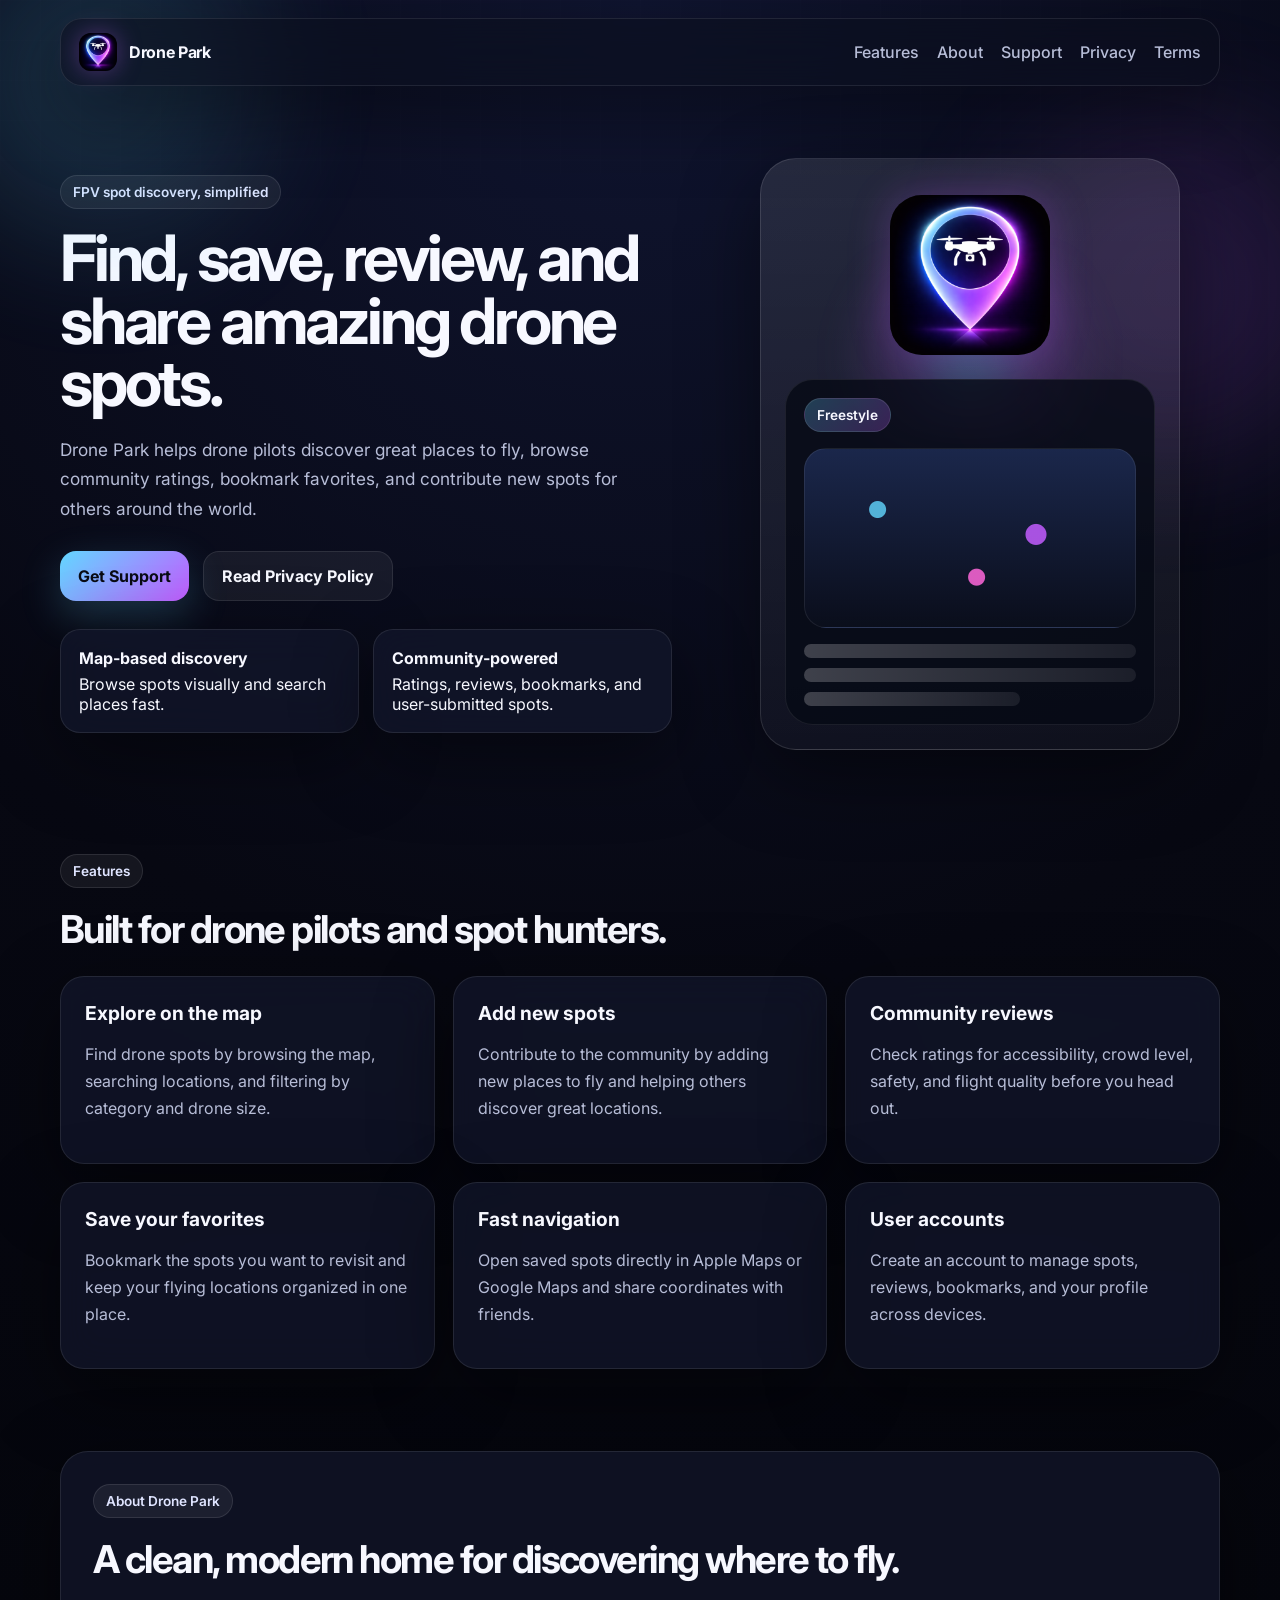
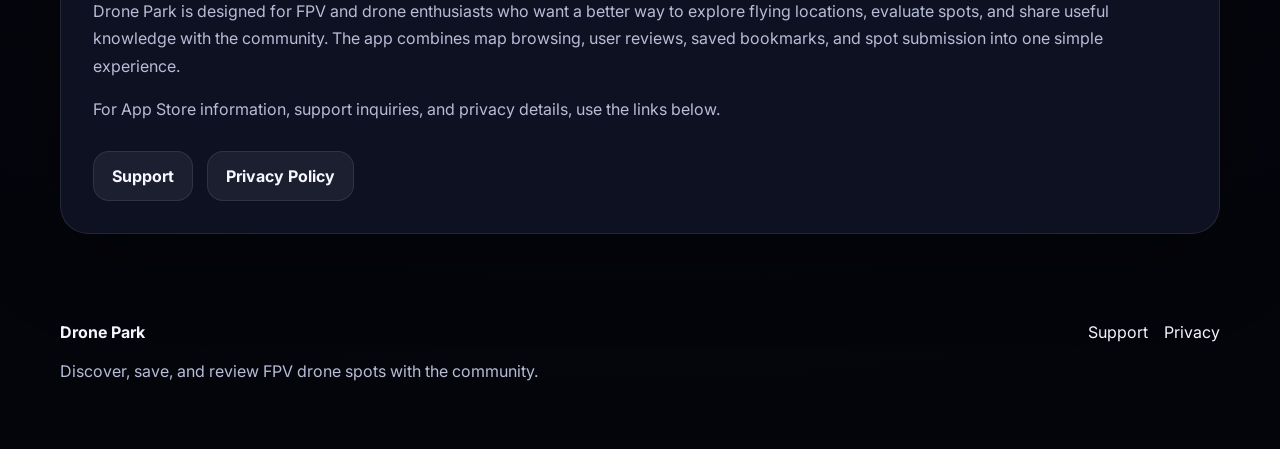
==== index.html @ 1043780d "Add files via upload" ====
<!DOCTYPE html>
<html lang="en">
<head>
  <meta charset="UTF-8" />
  <meta name="viewport" content="width=device-width, initial-scale=1.0" />
  <title>Drone Park — Discover Drone Spots Worldwide</title>
  <meta name="description" content="Drone Park helps pilots discover, save, review, and share drone flying spots around the world." />
  <meta name="theme-color" content="#0a0a14" />
  <link rel="preconnect" href="https://fonts.googleapis.com">
  <link rel="preconnect" href="https://fonts.gstatic.com" crossorigin>
  <link href="https://fonts.googleapis.com/css2?family=Inter:wght@400;500;600;700;800&display=swap" rel="stylesheet">
  <link rel="icon" type="image/png" href="appicon.png" />
  <link rel="stylesheet" href="styles.css" />
</head>
<body>
  <div class="bg-orb orb-1"></div>
  <div class="bg-orb orb-2"></div>
  <div class="bg-grid"></div>

  <header class="site-header">
    <a class="brand" href="#top" aria-label="Drone Park home">
      <img src="appicon.png" alt="Drone Park app icon" class="brand-logo" />
      <span>Drone Park</span>
    </a>

    <nav class="nav">
      <a href="#features">Features</a>
      <a href="#about">About</a>
      <a href="support.html">Support</a>
      <a href="privacy.html">Privacy</a>
      <a href="terms.html">Terms</a>
    </nav>
  </header>

  <main id="top">
    <section class="hero container">
      <div class="hero-copy">
        <span class="eyebrow">FPV spot discovery, simplified</span>
        <h1>Find, save, review, and share amazing drone spots.</h1>
        <p class="lead">
          Drone Park helps drone pilots discover great places to fly, browse community ratings,
          bookmark favorites, and contribute new spots for others around the world.
        </p>

        <div class="cta-row">
          <a class="btn btn-primary" href="support.html">Get Support</a>
          <a class="btn btn-secondary" href="privacy.html">Read Privacy Policy</a>
        </div>

        <div class="meta-row">
          <div class="meta-card">
            <strong>Map-based discovery</strong>
            <span>Browse spots visually and search places fast.</span>
          </div>
          <div class="meta-card">
            <strong>Community-powered</strong>
            <span>Ratings, reviews, bookmarks, and user-submitted spots.</span>
          </div>
        </div>
      </div>

      <div class="hero-visual">
        <div class="phone-shell">
          <div class="phone-glow"></div>
          <img src="appicon.png" alt="Drone Park logo" class="hero-logo" />
          <div class="phone-card">
            <div class="mini-pill">Freestyle</div>
            <div class="mini-map"></div>
            <div class="mini-list">
              <div class="mini-item"></div>
              <div class="mini-item"></div>
              <div class="mini-item short"></div>
            </div>
          </div>
        </div>
      </div>
    </section>

    <section id="features" class="container section">
      <div class="section-heading">
        <span class="eyebrow">Features</span>
        <h2>Built for drone pilots and spot hunters.</h2>
      </div>

      <div class="feature-grid">
        <article class="feature-card">
          <h3>Explore on the map</h3>
          <p>Find drone spots by browsing the map, searching locations, and filtering by category and drone size.</p>
        </article>
        <article class="feature-card">
          <h3>Add new spots</h3>
          <p>Contribute to the community by adding new places to fly and helping others discover great locations.</p>
        </article>
        <article class="feature-card">
          <h3>Community reviews</h3>
          <p>Check ratings for accessibility, crowd level, safety, and flight quality before you head out.</p>
        </article>
        <article class="feature-card">
          <h3>Save your favorites</h3>
          <p>Bookmark the spots you want to revisit and keep your flying locations organized in one place.</p>
        </article>
        <article class="feature-card">
          <h3>Fast navigation</h3>
          <p>Open saved spots directly in Apple Maps or Google Maps and share coordinates with friends.</p>
        </article>
        <article class="feature-card">
          <h3>User accounts</h3>
          <p>Create an account to manage spots, reviews, bookmarks, and your profile across devices.</p>
        </article>
      </div>
    </section>

    <section id="about" class="container section about-section">
      <div class="about-card">
        <span class="eyebrow">About Drone Park</span>
        <h2>A clean, modern home for discovering where to fly.</h2>
        <p>
          Drone Park is designed for FPV and drone enthusiasts who want a better way to explore flying locations,
          evaluate spots, and share useful knowledge with the community. The app combines map browsing,
          user reviews, saved bookmarks, and spot submission into one simple experience.
        </p>
        <p>
          For App Store information, support inquiries, and privacy details, use the links below.
        </p>
        <div class="link-row">
          <a href="support.html">Support</a>
          <a href="privacy.html">Privacy Policy</a>
        </div>
      </div>
    </section>
  </main>

  <footer class="site-footer container">
    <div>
      <strong>Drone Park</strong>
      <p>Discover, save, and review FPV drone spots with the community.</p>
    </div>
    <div class="footer-links">
      <a href="support.html">Support</a>
      <a href="privacy.html">Privacy</a>
    </div>
  </footer>
</body>
</html>
---- styles.css ----
:root {
  --bg: #070812;
  --bg-soft: rgba(13, 18, 34, 0.72);
  --card: rgba(18, 23, 44, 0.72);
  --card-strong: rgba(21, 27, 53, 0.88);
  --text: #f7f8ff;
  --muted: #b7bdd7;
  --line: rgba(255, 255, 255, 0.09);
  --blue: #62d7ff;
  --purple: #c25cff;
  --pink: #ff67da;
  --shadow: 0 24px 80px rgba(0, 0, 0, 0.45);
}

* { box-sizing: border-box; }
html { scroll-behavior: smooth; }
body {
  margin: 0;
  font-family: 'Inter', system-ui, sans-serif;
  color: var(--text);
  background: radial-gradient(circle at top, #101531 0%, var(--bg) 46%, #04050a 100%);
  min-height: 100vh;
  overflow-x: hidden;
}

a { color: inherit; text-decoration: none; }
p { color: var(--muted); line-height: 1.7; }
ul { color: var(--muted); line-height: 1.8; }

.container {
  width: min(1160px, calc(100% - 32px));
  margin: 0 auto;
}

.site-header {
  position: sticky;
  top: 0;
  z-index: 50;
  display: flex;
  align-items: center;
  justify-content: space-between;
  width: min(1160px, calc(100% - 32px));
  margin: 18px auto 0;
  padding: 14px 18px;
  background: rgba(11, 14, 28, 0.58);
  backdrop-filter: blur(18px);
  border: 1px solid var(--line);
  border-radius: 22px;
  box-shadow: var(--shadow);
}

.brand {
  display: inline-flex;
  align-items: center;
  gap: 12px;
  font-weight: 700;
  letter-spacing: -0.02em;
}

.brand-logo {
  width: 38px;
  height: 38px;
  border-radius: 12px;
  object-fit: cover;
  box-shadow: 0 0 24px rgba(194, 92, 255, 0.35);
}

.nav {
  display: flex;
  gap: 18px;
  flex-wrap: wrap;
}

.nav a {
  color: var(--muted);
  font-weight: 500;
}

.hero {
  display: grid;
  grid-template-columns: 1.1fr 0.9fr;
  gap: 48px;
  align-items: center;
  padding: 72px 0 40px;
}

.eyebrow {
  display: inline-flex;
  padding: 8px 12px;
  border-radius: 999px;
  background: rgba(255,255,255,0.06);
  border: 1px solid rgba(255,255,255,0.1);
  color: #dfe4ff;
  font-size: 0.85rem;
  font-weight: 600;
  margin-bottom: 18px;
}

h1 {
  margin: 0;
  font-size: clamp(2.6rem, 5vw, 5rem);
  line-height: 0.98;
  letter-spacing: -0.05em;
}

h2 {
  margin: 0 0 12px;
  font-size: clamp(2rem, 3vw, 3rem);
  letter-spacing: -0.04em;
}

h3 { margin: 0 0 10px; font-size: 1.2rem; }
.lead { font-size: 1.08rem; max-width: 62ch; margin: 20px 0 0; }

.cta-row, .link-row {
  display: flex;
  gap: 14px;
  flex-wrap: wrap;
  margin-top: 28px;
}

.btn, .link-row a {
  display: inline-flex;
  align-items: center;
  justify-content: center;
  min-height: 50px;
  padding: 0 18px;
  border-radius: 16px;
  font-weight: 700;
  transition: transform .2s ease, box-shadow .2s ease, background .2s ease;
}

.btn:hover, .link-row a:hover { transform: translateY(-1px); }

.btn-primary {
  background: linear-gradient(135deg, var(--blue), var(--purple));
  color: #090b14;
  box-shadow: 0 14px 40px rgba(98, 215, 255, 0.22);
}

.btn-secondary, .link-row a {
  background: rgba(255,255,255,0.06);
  border: 1px solid var(--line);
  color: var(--text);
}

.meta-row {
  display: grid;
  grid-template-columns: repeat(2, 1fr);
  gap: 14px;
  margin-top: 28px;
}

.meta-card, .feature-card, .about-card, .legal-card, .support-panel {
  background: var(--card);
  border: 1px solid var(--line);
  backdrop-filter: blur(18px);
  box-shadow: var(--shadow);
}

.meta-card {
  padding: 18px;
  border-radius: 20px;
}

.meta-card strong {
  display: block;
  margin-bottom: 6px;
}

.hero-visual {
  display: flex;
  justify-content: center;
}

.phone-shell {
  position: relative;
  width: min(420px, 100%);
  aspect-ratio: 0.86;
  padding: 24px;
  border-radius: 36px;
  background: linear-gradient(180deg, rgba(255,255,255,0.1), rgba(255,255,255,0.03));
  border: 1px solid rgba(255,255,255,0.12);
  box-shadow: var(--shadow);
}

.phone-glow {
  position: absolute;
  inset: 18% 12% auto;
  height: 180px;
  background: radial-gradient(circle, rgba(98,215,255,0.32), rgba(194,92,255,0.18), transparent 72%);
  filter: blur(18px);
}

.hero-logo {
  position: relative;
  display: block;
  width: 160px;
  margin: 12px auto 24px;
  border-radius: 32px;
  box-shadow: 0 0 40px rgba(194, 92, 255, 0.28);
}

.phone-card {
  position: relative;
  border-radius: 28px;
  padding: 18px;
  background: rgba(7, 10, 22, 0.8);
  border: 1px solid rgba(255,255,255,0.08);
}

.mini-pill {
  display: inline-block;
  padding: 8px 12px;
  border-radius: 999px;
  background: linear-gradient(135deg, rgba(98,215,255,0.25), rgba(194,92,255,0.25));
  border: 1px solid rgba(255,255,255,0.1);
  font-weight: 600;
  font-size: 0.85rem;
}

.mini-map {
  height: 180px;
  margin-top: 16px;
  border-radius: 22px;
  background:
    radial-gradient(circle at 22% 34%, rgba(98,215,255,0.8) 0 8px, transparent 9px),
    radial-gradient(circle at 70% 48%, rgba(194,92,255,0.85) 0 10px, transparent 11px),
    radial-gradient(circle at 52% 72%, rgba(255,103,218,0.85) 0 8px, transparent 9px),
    linear-gradient(180deg, rgba(28,41,78,0.95), rgba(11,15,29,0.9));
  border: 1px solid rgba(255,255,255,0.08);
}

.mini-list {
  display: grid;
  gap: 10px;
  margin-top: 16px;
}

.mini-item {
  height: 14px;
  border-radius: 999px;
  background: linear-gradient(90deg, rgba(255,255,255,0.22), rgba(255,255,255,0.08));
}

.mini-item.short { width: 65%; }

.section { padding: 64px 0; }
.section-heading { max-width: 760px; margin-bottom: 24px; }

.feature-grid {
  display: grid;
  grid-template-columns: repeat(3, 1fr);
  gap: 18px;
}

.feature-card {
  padding: 24px;
  border-radius: 24px;
}

.about-section { padding-top: 18px; }
.about-card {
  padding: 32px;
  border-radius: 28px;
}

.site-footer {
  display: flex;
  justify-content: space-between;
  gap: 24px;
  padding: 24px 0 48px;
}

.footer-links {
  display: flex;
  gap: 16px;
  align-items: flex-start;
  flex-wrap: wrap;
}

.legal-wrap {
  padding: 48px 0 64px;
}

.legal-card {
  padding: 32px;
  border-radius: 28px;
}

.legal-card h1 {
  font-size: clamp(2.2rem, 4vw, 3.8rem);
  margin-bottom: 16px;
}

.legal-card h2 {
  font-size: 1.3rem;
  margin-top: 28px;
  margin-bottom: 10px;
}

.support-panel {
  padding: 22px;
  border-radius: 22px;
  margin: 24px 0;
}

.bg-orb {
  position: fixed;
  border-radius: 999px;
  filter: blur(70px);
  pointer-events: none;
  opacity: 0.45;
}

.orb-1 {
  width: 320px;
  height: 320px;
  background: rgba(98, 215, 255, 0.35);
  top: -80px;
  left: -60px;
}

.orb-2 {
  width: 340px;
  height: 340px;
  background: rgba(194, 92, 255, 0.32);
  right: -60px;
  top: 120px;
}

.bg-grid {
  position: fixed;
  inset: 0;
  background-image: linear-gradient(rgba(255,255,255,0.03) 1px, transparent 1px), linear-gradient(90deg, rgba(255,255,255,0.03) 1px, transparent 1px);
  background-size: 40px 40px;
  mask-image: linear-gradient(to bottom, rgba(255,255,255,0.25), transparent 75%);
  pointer-events: none;
}

@media (max-width: 920px) {
  .hero,
  .feature-grid,
  .meta-row,
  .site-footer {
    grid-template-columns: 1fr;
    display: grid;
  }

  .hero { padding-top: 42px; }
  .nav { display: none; }
}

@media (max-width: 640px) {
  .site-header { padding: 12px 14px; }
  .brand-logo { width: 34px; height: 34px; }
  .section, .legal-wrap { padding-top: 34px; }
  .feature-card, .about-card, .legal-card { padding: 22px; }
  .phone-shell { padding: 18px; border-radius: 28px; }
  .hero-logo { width: 124px; }
}
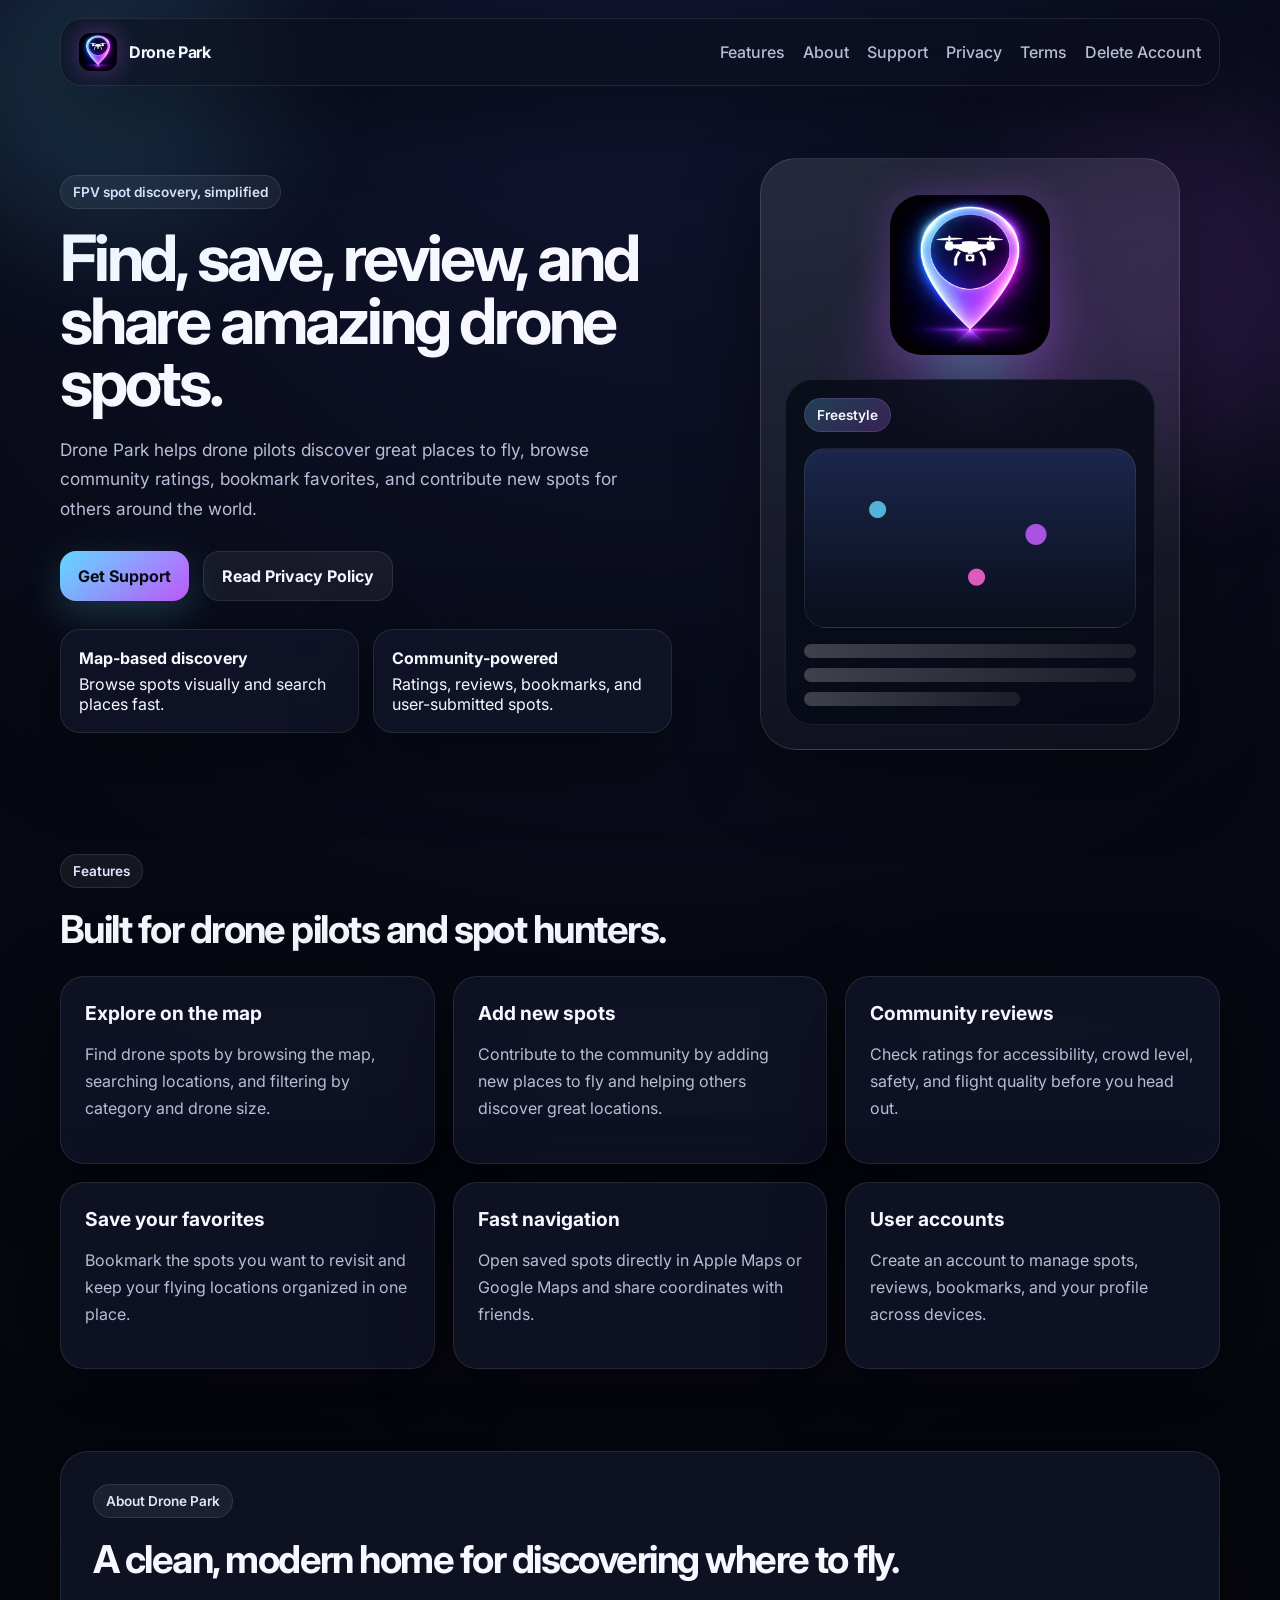
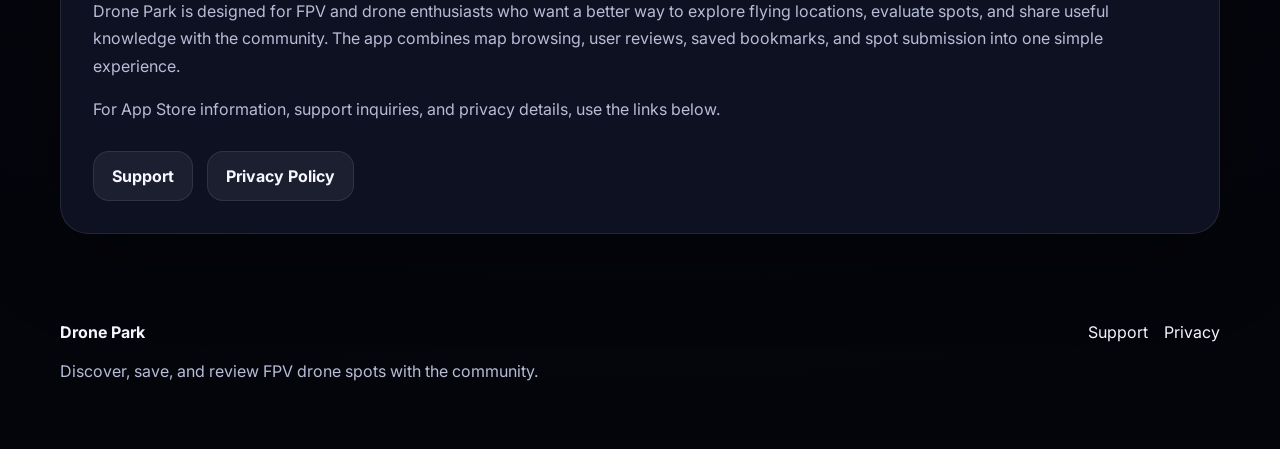
==== commit a17c8b2e: "Update index.html added delete account info" ====
--- a/index.html
+++ b/index.html
@@ -29,6 +29,7 @@
       <a href="support.html">Support</a>
       <a href="privacy.html">Privacy</a>
       <a href="terms.html">Terms</a>
+      <a href="delete-account.html">Delete Account</a>
     </nav>
   </header>
 
